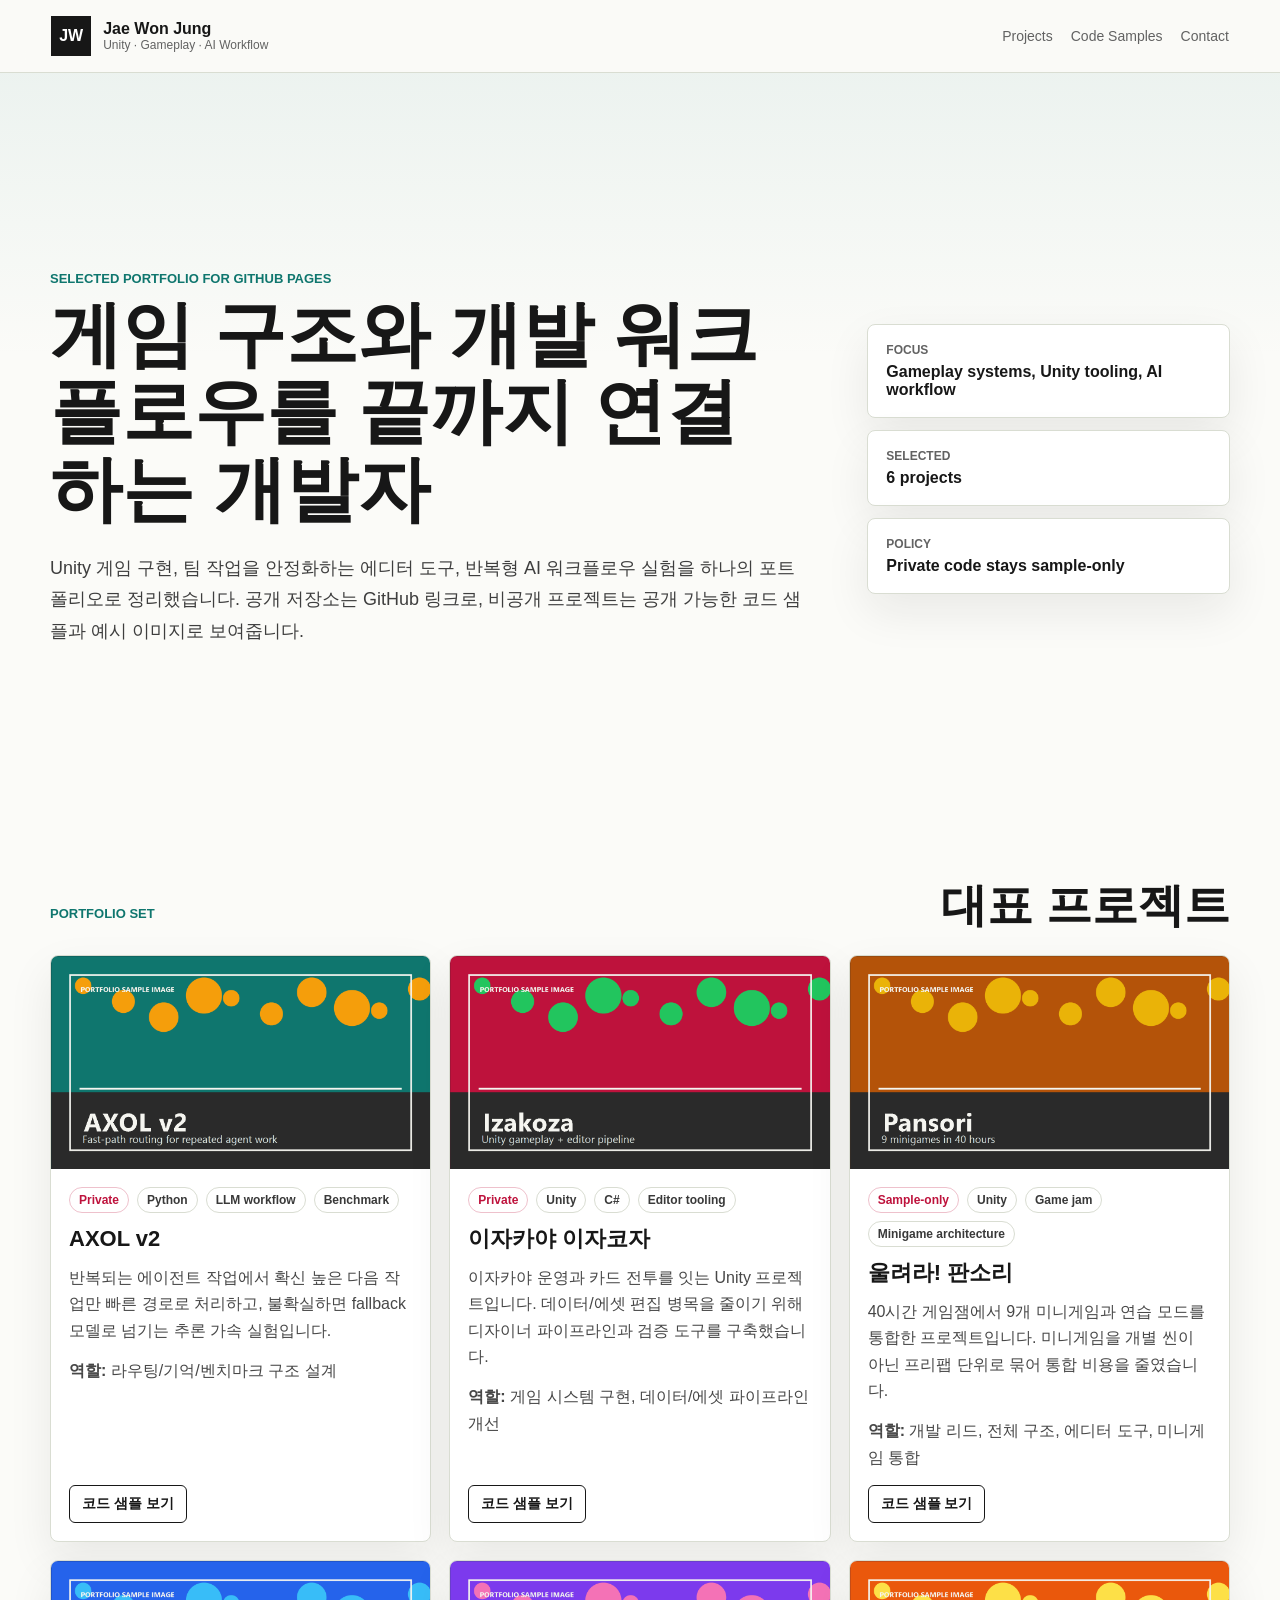
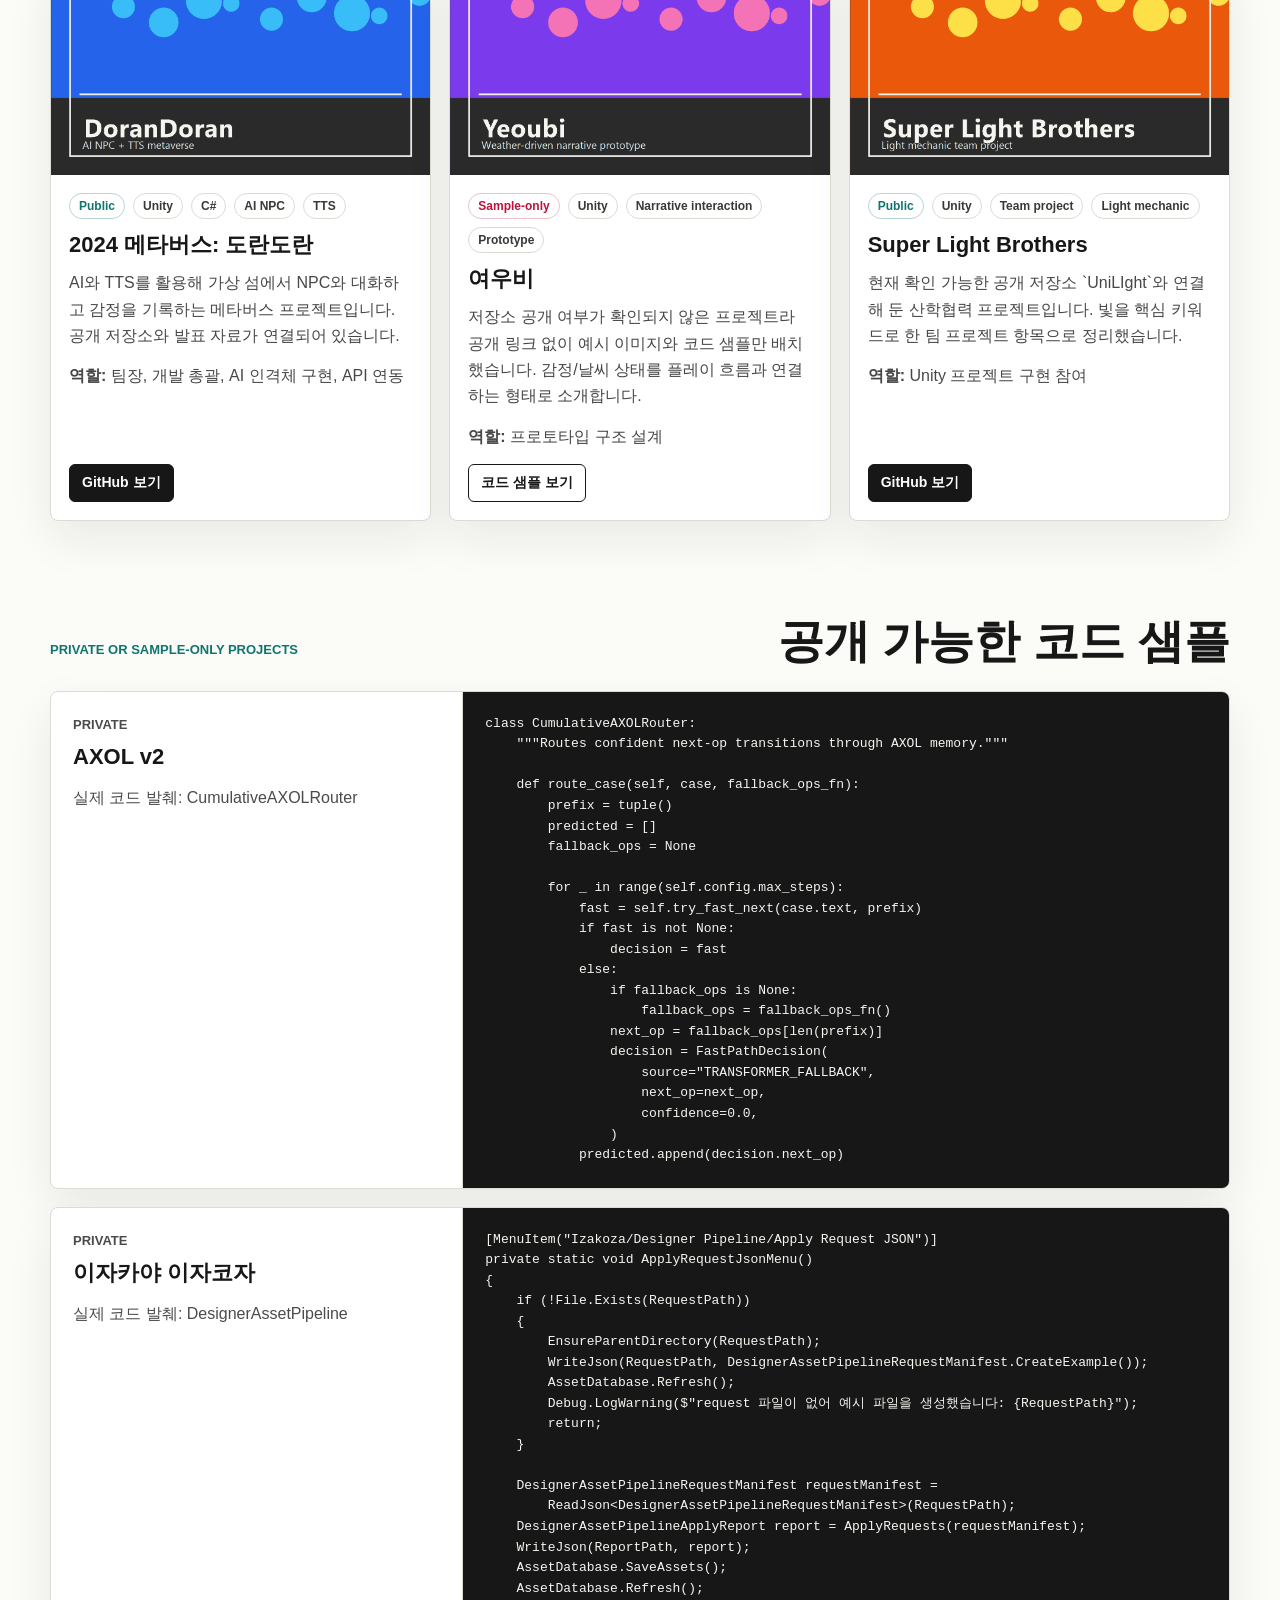
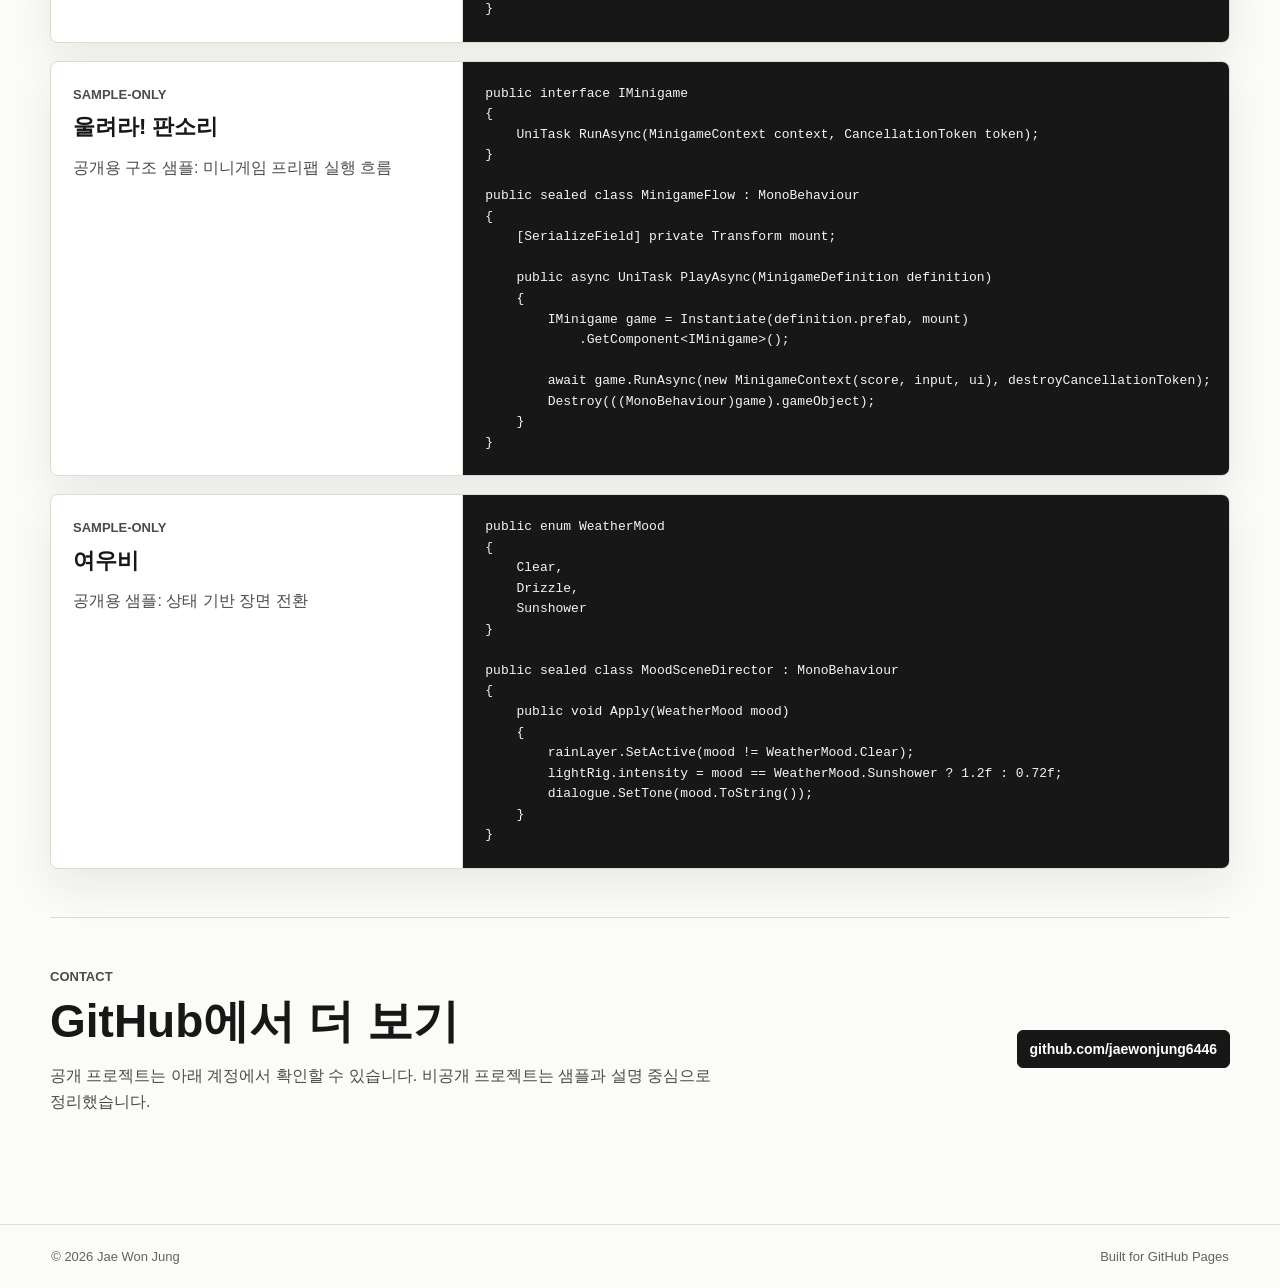
==== index.html @ c9be0f88 "Build portfolio GitHub Pages site" ====
<!doctype html>
<html lang="ko">
<head>
  <meta charset="utf-8">
  <meta name="viewport" content="width=device-width, initial-scale=1">
  <meta name="description" content="정재원 게임/AI 개발 포트폴리오">
  <title>Jae Won Jung | Game & AI Portfolio</title>
  <link rel="preload" href="styles.css" as="style">
  <link rel="stylesheet" href="styles.css">
</head>
<body>
  <header class="site-header">
    <a class="brand" href="#top" aria-label="홈으로 이동">
      <span class="brand-mark">JW</span>
      <span>
        <strong>Jae Won Jung</strong>
        <small>Unity · Gameplay · AI Workflow</small>
      </span>
    </a>
    <nav class="top-nav" aria-label="주요 이동">
      <a href="#projects">Projects</a>
      <a href="#samples">Code Samples</a>
      <a href="#contact">Contact</a>
    </nav>
  </header>

  <main id="top">
    <section class="intro-section" aria-labelledby="intro-title">
      <div class="intro-copy">
        <p class="eyebrow">Selected portfolio for GitHub Pages</p>
        <h1 id="intro-title">게임 구조와 개발 워크플로우를 끝까지 연결하는 개발자</h1>
        <p class="intro-lead">
          Unity 게임 구현, 팀 작업을 안정화하는 에디터 도구, 반복형 AI 워크플로우 실험을
          하나의 포트폴리오로 정리했습니다. 공개 저장소는 GitHub 링크로, 비공개 프로젝트는
          공개 가능한 코드 샘플과 예시 이미지로 보여줍니다.
        </p>
      </div>
      <dl class="quick-facts" aria-label="핵심 포인트">
        <div>
          <dt>Focus</dt>
          <dd>Gameplay systems, Unity tooling, AI workflow</dd>
        </div>
        <div>
          <dt>Selected</dt>
          <dd>6 projects</dd>
        </div>
        <div>
          <dt>Policy</dt>
          <dd>Private code stays sample-only</dd>
        </div>
      </dl>
    </section>

    <section class="project-section" id="projects" aria-labelledby="projects-title">
      <div class="section-heading">
        <p class="eyebrow">Portfolio set</p>
        <h2 id="projects-title">대표 프로젝트</h2>
      </div>
      <div class="project-grid" id="projectGrid"></div>
    </section>

    <section class="sample-section" id="samples" aria-labelledby="samples-title">
      <div class="section-heading">
        <p class="eyebrow">Private or sample-only projects</p>
        <h2 id="samples-title">공개 가능한 코드 샘플</h2>
      </div>
      <div class="sample-list" id="sampleList"></div>
    </section>

    <section class="contact-section" id="contact" aria-labelledby="contact-title">
      <div>
        <p class="eyebrow">Contact</p>
        <h2 id="contact-title">GitHub에서 더 보기</h2>
        <p>공개 프로젝트는 아래 계정에서 확인할 수 있습니다. 비공개 프로젝트는 샘플과 설명 중심으로 정리했습니다.</p>
      </div>
      <a class="primary-link" href="https://github.com/jaewonjung6446" target="_blank" rel="noreferrer">github.com/jaewonjung6446</a>
    </section>
  </main>

  <footer class="site-footer">
    <span>© 2026 Jae Won Jung</span>
    <span>Built for GitHub Pages</span>
  </footer>

  <script src="script.js"></script>
</body>
</html>
---- styles.css ----
:root {
  color-scheme: light;
  --ink: #171717;
  --muted: #626262;
  --paper: #fbfbf8;
  --line: #d9ddd2;
  --panel: #ffffff;
  --green: #0f766e;
  --rose: #be123c;
  --amber: #b45309;
  --blue: #2563eb;
  --shadow: 0 18px 45px rgba(23, 23, 23, 0.08);
}

* {
  box-sizing: border-box;
}

html {
  scroll-behavior: smooth;
}

body {
  margin: 0;
  background:
    linear-gradient(180deg, rgba(15, 118, 110, 0.08), rgba(255, 255, 255, 0) 360px),
    var(--paper);
  color: var(--ink);
  font-family: "Malgun Gothic", "Apple SD Gothic Neo", "Segoe UI", sans-serif;
  letter-spacing: 0;
}

a {
  color: inherit;
}

.site-header {
  position: sticky;
  top: 0;
  z-index: 10;
  display: flex;
  align-items: center;
  justify-content: space-between;
  gap: 24px;
  padding: 16px clamp(18px, 4vw, 56px);
  background: rgba(251, 251, 248, 0.92);
  border-bottom: 1px solid var(--line);
  backdrop-filter: blur(12px);
}

.brand {
  display: inline-flex;
  align-items: center;
  gap: 12px;
  text-decoration: none;
}

.brand-mark {
  display: grid;
  width: 40px;
  height: 40px;
  place-items: center;
  border: 1px solid var(--ink);
  background: var(--ink);
  color: #fff;
  font-weight: 800;
}

.brand strong,
.brand small {
  display: block;
}

.brand small {
  color: var(--muted);
  font-size: 12px;
}

.top-nav {
  display: flex;
  gap: 18px;
  color: var(--muted);
  font-size: 14px;
}

.top-nav a {
  text-decoration: none;
}

.top-nav a:hover {
  color: var(--ink);
}

main {
  width: min(1180px, calc(100% - 36px));
  margin: 0 auto;
}

.intro-section {
  display: grid;
  grid-template-columns: minmax(0, 1.35fr) minmax(300px, 0.65fr);
  gap: clamp(24px, 5vw, 72px);
  align-items: center;
  min-height: min(760px, calc(100vh - 80px));
  padding: 48px 0 36px;
}

.intro-copy,
.quick-facts,
.project-card,
.sample-item {
  min-width: 0;
}

.eyebrow {
  margin: 0 0 10px;
  color: var(--green);
  font-size: 13px;
  font-weight: 800;
  text-transform: uppercase;
}

h1,
h2,
h3 {
  margin: 0;
  line-height: 1.08;
}

h1 {
  max-width: 820px;
  font-size: clamp(40px, 5.8vw, 72px);
  overflow-wrap: anywhere;
}

h2 {
  font-size: clamp(30px, 4vw, 46px);
}

h3 {
  font-size: 22px;
}

.intro-lead {
  max-width: 760px;
  margin: 24px 0 0;
  color: #3e3e3e;
  font-size: 18px;
  line-height: 1.75;
}

.quick-facts {
  display: grid;
  gap: 12px;
  margin: 0;
}

.quick-facts div {
  padding: 18px;
  background: var(--panel);
  border: 1px solid var(--line);
  border-radius: 8px;
  box-shadow: var(--shadow);
}

.quick-facts dt {
  color: var(--muted);
  font-size: 12px;
  font-weight: 800;
  text-transform: uppercase;
}

.quick-facts dd {
  margin: 6px 0 0;
  font-weight: 800;
  overflow-wrap: anywhere;
}

.project-section,
.sample-section,
.contact-section {
  padding: 48px 0;
}

.section-heading {
  display: flex;
  align-items: end;
  justify-content: space-between;
  gap: 24px;
  margin-bottom: 24px;
}

.project-grid {
  display: grid;
  grid-template-columns: repeat(3, minmax(0, 1fr));
  gap: 18px;
}

.project-card {
  display: flex;
  min-height: 100%;
  flex-direction: column;
  overflow: hidden;
  background: var(--panel);
  border: 1px solid var(--line);
  border-radius: 8px;
  box-shadow: var(--shadow);
}

.project-card img {
  width: 100%;
  aspect-ratio: 16 / 9;
  object-fit: cover;
  background: #e8ece8;
}

.project-body {
  display: flex;
  flex: 1;
  flex-direction: column;
  gap: 14px;
  padding: 18px;
}

.project-meta {
  display: flex;
  flex-wrap: wrap;
  gap: 8px;
}

.tag {
  display: inline-flex;
  align-items: center;
  min-height: 26px;
  padding: 3px 9px;
  border: 1px solid var(--line);
  border-radius: 999px;
  color: #393939;
  font-size: 12px;
  font-weight: 700;
}

.tag.public {
  border-color: rgba(15, 118, 110, 0.3);
  color: var(--green);
}

.tag.private {
  border-color: rgba(190, 18, 60, 0.26);
  color: var(--rose);
}

.project-body p {
  margin: 0;
  color: #474747;
  line-height: 1.65;
  overflow-wrap: anywhere;
}

.project-actions {
  display: flex;
  flex-wrap: wrap;
  gap: 10px;
  margin-top: auto;
}

.text-link,
.primary-link {
  display: inline-flex;
  align-items: center;
  justify-content: center;
  min-height: 38px;
  padding: 8px 12px;
  border: 1px solid var(--ink);
  border-radius: 6px;
  text-decoration: none;
  font-size: 14px;
  font-weight: 800;
}

.primary-link {
  background: var(--ink);
  color: #fff;
}

.text-link:hover,
.primary-link:hover {
  transform: translateY(-1px);
}

.sample-list {
  display: grid;
  gap: 18px;
}

.sample-item {
  display: grid;
  grid-template-columns: minmax(260px, 0.7fr) minmax(0, 1.3fr);
  gap: 0;
  overflow: hidden;
  background: var(--panel);
  border: 1px solid var(--line);
  border-radius: 8px;
  box-shadow: var(--shadow);
}

.sample-copy {
  padding: 22px;
  border-right: 1px solid var(--line);
}

.sample-copy p {
  color: #4b4b4b;
  line-height: 1.65;
}

pre {
  margin: 0;
  padding: 22px;
  overflow: auto;
  background: #171717;
  color: #f5f5f0;
  font-size: 13px;
  line-height: 1.58;
}

code {
  font-family: "Cascadia Mono", "Consolas", monospace;
}

.contact-section {
  display: flex;
  align-items: center;
  justify-content: space-between;
  gap: 28px;
  margin-bottom: 44px;
  border-top: 1px solid var(--line);
}

.contact-section p {
  max-width: 680px;
  color: #4b4b4b;
  line-height: 1.65;
}

.site-footer {
  display: flex;
  justify-content: space-between;
  gap: 18px;
  padding: 24px clamp(18px, 4vw, 56px);
  border-top: 1px solid var(--line);
  color: var(--muted);
  font-size: 13px;
}

@media (max-width: 920px) {
  .intro-section,
  .sample-item,
  .contact-section {
    grid-template-columns: 1fr;
  }

  .intro-section {
    min-height: auto;
    padding-top: 48px;
  }

  .project-grid {
    grid-template-columns: repeat(2, minmax(0, 1fr));
  }

  .sample-copy {
    border-right: 0;
    border-bottom: 1px solid var(--line);
  }
}

@media (max-width: 640px) {
  .site-header,
  .site-footer,
  .section-heading,
  .contact-section {
    align-items: flex-start;
    flex-direction: column;
  }

  .top-nav {
    width: 100%;
    flex-wrap: wrap;
    justify-content: flex-start;
    gap: 14px 22px;
  }

  h1 {
    max-width: calc(100vw - 24px);
    font-size: 25px;
    line-height: 1.16;
    word-break: break-all;
  }

  .project-grid {
    grid-template-columns: 1fr;
  }

  main {
    width: min(calc(100% - 24px), 1180px);
  }
}

@media (max-width: 500px) {
  main {
    width: min(calc(100% - 24px), 366px);
    margin-left: 12px;
    margin-right: 12px;
  }

  .intro-lead,
  .quick-facts,
  .project-card,
  .sample-item {
    max-width: 100%;
  }
}
---- styles.css ----
:root {
  color-scheme: light;
  --ink: #171717;
  --muted: #626262;
  --paper: #fbfbf8;
  --line: #d9ddd2;
  --panel: #ffffff;
  --green: #0f766e;
  --rose: #be123c;
  --amber: #b45309;
  --blue: #2563eb;
  --shadow: 0 18px 45px rgba(23, 23, 23, 0.08);
}

* {
  box-sizing: border-box;
}

html {
  scroll-behavior: smooth;
}

body {
  margin: 0;
  background:
    linear-gradient(180deg, rgba(15, 118, 110, 0.08), rgba(255, 255, 255, 0) 360px),
    var(--paper);
  color: var(--ink);
  font-family: "Malgun Gothic", "Apple SD Gothic Neo", "Segoe UI", sans-serif;
  letter-spacing: 0;
}

a {
  color: inherit;
}

.site-header {
  position: sticky;
  top: 0;
  z-index: 10;
  display: flex;
  align-items: center;
  justify-content: space-between;
  gap: 24px;
  padding: 16px clamp(18px, 4vw, 56px);
  background: rgba(251, 251, 248, 0.92);
  border-bottom: 1px solid var(--line);
  backdrop-filter: blur(12px);
}

.brand {
  display: inline-flex;
  align-items: center;
  gap: 12px;
  text-decoration: none;
}

.brand-mark {
  display: grid;
  width: 40px;
  height: 40px;
  place-items: center;
  border: 1px solid var(--ink);
  background: var(--ink);
  color: #fff;
  font-weight: 800;
}

.brand strong,
.brand small {
  display: block;
}

.brand small {
  color: var(--muted);
  font-size: 12px;
}

.top-nav {
  display: flex;
  gap: 18px;
  color: var(--muted);
  font-size: 14px;
}

.top-nav a {
  text-decoration: none;
}

.top-nav a:hover {
  color: var(--ink);
}

main {
  width: min(1180px, calc(100% - 36px));
  margin: 0 auto;
}

.intro-section {
  display: grid;
  grid-template-columns: minmax(0, 1.35fr) minmax(300px, 0.65fr);
  gap: clamp(24px, 5vw, 72px);
  align-items: center;
  min-height: min(760px, calc(100vh - 80px));
  padding: 48px 0 36px;
}

.intro-copy,
.quick-facts,
.project-card,
.sample-item {
  min-width: 0;
}

.eyebrow {
  margin: 0 0 10px;
  color: var(--green);
  font-size: 13px;
  font-weight: 800;
  text-transform: uppercase;
}

h1,
h2,
h3 {
  margin: 0;
  line-height: 1.08;
}

h1 {
  max-width: 820px;
  font-size: clamp(40px, 5.8vw, 72px);
  overflow-wrap: anywhere;
}

h2 {
  font-size: clamp(30px, 4vw, 46px);
}

h3 {
  font-size: 22px;
}

.intro-lead {
  max-width: 760px;
  margin: 24px 0 0;
  color: #3e3e3e;
  font-size: 18px;
  line-height: 1.75;
}

.quick-facts {
  display: grid;
  gap: 12px;
  margin: 0;
}

.quick-facts div {
  padding: 18px;
  background: var(--panel);
  border: 1px solid var(--line);
  border-radius: 8px;
  box-shadow: var(--shadow);
}

.quick-facts dt {
  color: var(--muted);
  font-size: 12px;
  font-weight: 800;
  text-transform: uppercase;
}

.quick-facts dd {
  margin: 6px 0 0;
  font-weight: 800;
  overflow-wrap: anywhere;
}

.project-section,
.sample-section,
.contact-section {
  padding: 48px 0;
}

.section-heading {
  display: flex;
  align-items: end;
  justify-content: space-between;
  gap: 24px;
  margin-bottom: 24px;
}

.project-grid {
  display: grid;
  grid-template-columns: repeat(3, minmax(0, 1fr));
  gap: 18px;
}

.project-card {
  display: flex;
  min-height: 100%;
  flex-direction: column;
  overflow: hidden;
  background: var(--panel);
  border: 1px solid var(--line);
  border-radius: 8px;
  box-shadow: var(--shadow);
}

.project-card img {
  width: 100%;
  aspect-ratio: 16 / 9;
  object-fit: cover;
  background: #e8ece8;
}

.project-body {
  display: flex;
  flex: 1;
  flex-direction: column;
  gap: 14px;
  padding: 18px;
}

.project-meta {
  display: flex;
  flex-wrap: wrap;
  gap: 8px;
}

.tag {
  display: inline-flex;
  align-items: center;
  min-height: 26px;
  padding: 3px 9px;
  border: 1px solid var(--line);
  border-radius: 999px;
  color: #393939;
  font-size: 12px;
  font-weight: 700;
}

.tag.public {
  border-color: rgba(15, 118, 110, 0.3);
  color: var(--green);
}

.tag.private {
  border-color: rgba(190, 18, 60, 0.26);
  color: var(--rose);
}

.project-body p {
  margin: 0;
  color: #474747;
  line-height: 1.65;
  overflow-wrap: anywhere;
}

.project-actions {
  display: flex;
  flex-wrap: wrap;
  gap: 10px;
  margin-top: auto;
}

.text-link,
.primary-link {
  display: inline-flex;
  align-items: center;
  justify-content: center;
  min-height: 38px;
  padding: 8px 12px;
  border: 1px solid var(--ink);
  border-radius: 6px;
  text-decoration: none;
  font-size: 14px;
  font-weight: 800;
}

.primary-link {
  background: var(--ink);
  color: #fff;
}

.text-link:hover,
.primary-link:hover {
  transform: translateY(-1px);
}

.sample-list {
  display: grid;
  gap: 18px;
}

.sample-item {
  display: grid;
  grid-template-columns: minmax(260px, 0.7fr) minmax(0, 1.3fr);
  gap: 0;
  overflow: hidden;
  background: var(--panel);
  border: 1px solid var(--line);
  border-radius: 8px;
  box-shadow: var(--shadow);
}

.sample-copy {
  padding: 22px;
  border-right: 1px solid var(--line);
}

.sample-copy p {
  color: #4b4b4b;
  line-height: 1.65;
}

pre {
  margin: 0;
  padding: 22px;
  overflow: auto;
  background: #171717;
  color: #f5f5f0;
  font-size: 13px;
  line-height: 1.58;
}

code {
  font-family: "Cascadia Mono", "Consolas", monospace;
}

.contact-section {
  display: flex;
  align-items: center;
  justify-content: space-between;
  gap: 28px;
  margin-bottom: 44px;
  border-top: 1px solid var(--line);
}

.contact-section p {
  max-width: 680px;
  color: #4b4b4b;
  line-height: 1.65;
}

.site-footer {
  display: flex;
  justify-content: space-between;
  gap: 18px;
  padding: 24px clamp(18px, 4vw, 56px);
  border-top: 1px solid var(--line);
  color: var(--muted);
  font-size: 13px;
}

@media (max-width: 920px) {
  .intro-section,
  .sample-item,
  .contact-section {
    grid-template-columns: 1fr;
  }

  .intro-section {
    min-height: auto;
    padding-top: 48px;
  }

  .project-grid {
    grid-template-columns: repeat(2, minmax(0, 1fr));
  }

  .sample-copy {
    border-right: 0;
    border-bottom: 1px solid var(--line);
  }
}

@media (max-width: 640px) {
  .site-header,
  .site-footer,
  .section-heading,
  .contact-section {
    align-items: flex-start;
    flex-direction: column;
  }

  .top-nav {
    width: 100%;
    flex-wrap: wrap;
    justify-content: flex-start;
    gap: 14px 22px;
  }

  h1 {
    max-width: calc(100vw - 24px);
    font-size: 25px;
    line-height: 1.16;
    word-break: break-all;
  }

  .project-grid {
    grid-template-columns: 1fr;
  }

  main {
    width: min(calc(100% - 24px), 1180px);
  }
}

@media (max-width: 500px) {
  main {
    width: min(calc(100% - 24px), 366px);
    margin-left: 12px;
    margin-right: 12px;
  }

  .intro-lead,
  .quick-facts,
  .project-card,
  .sample-item {
    max-width: 100%;
  }
}
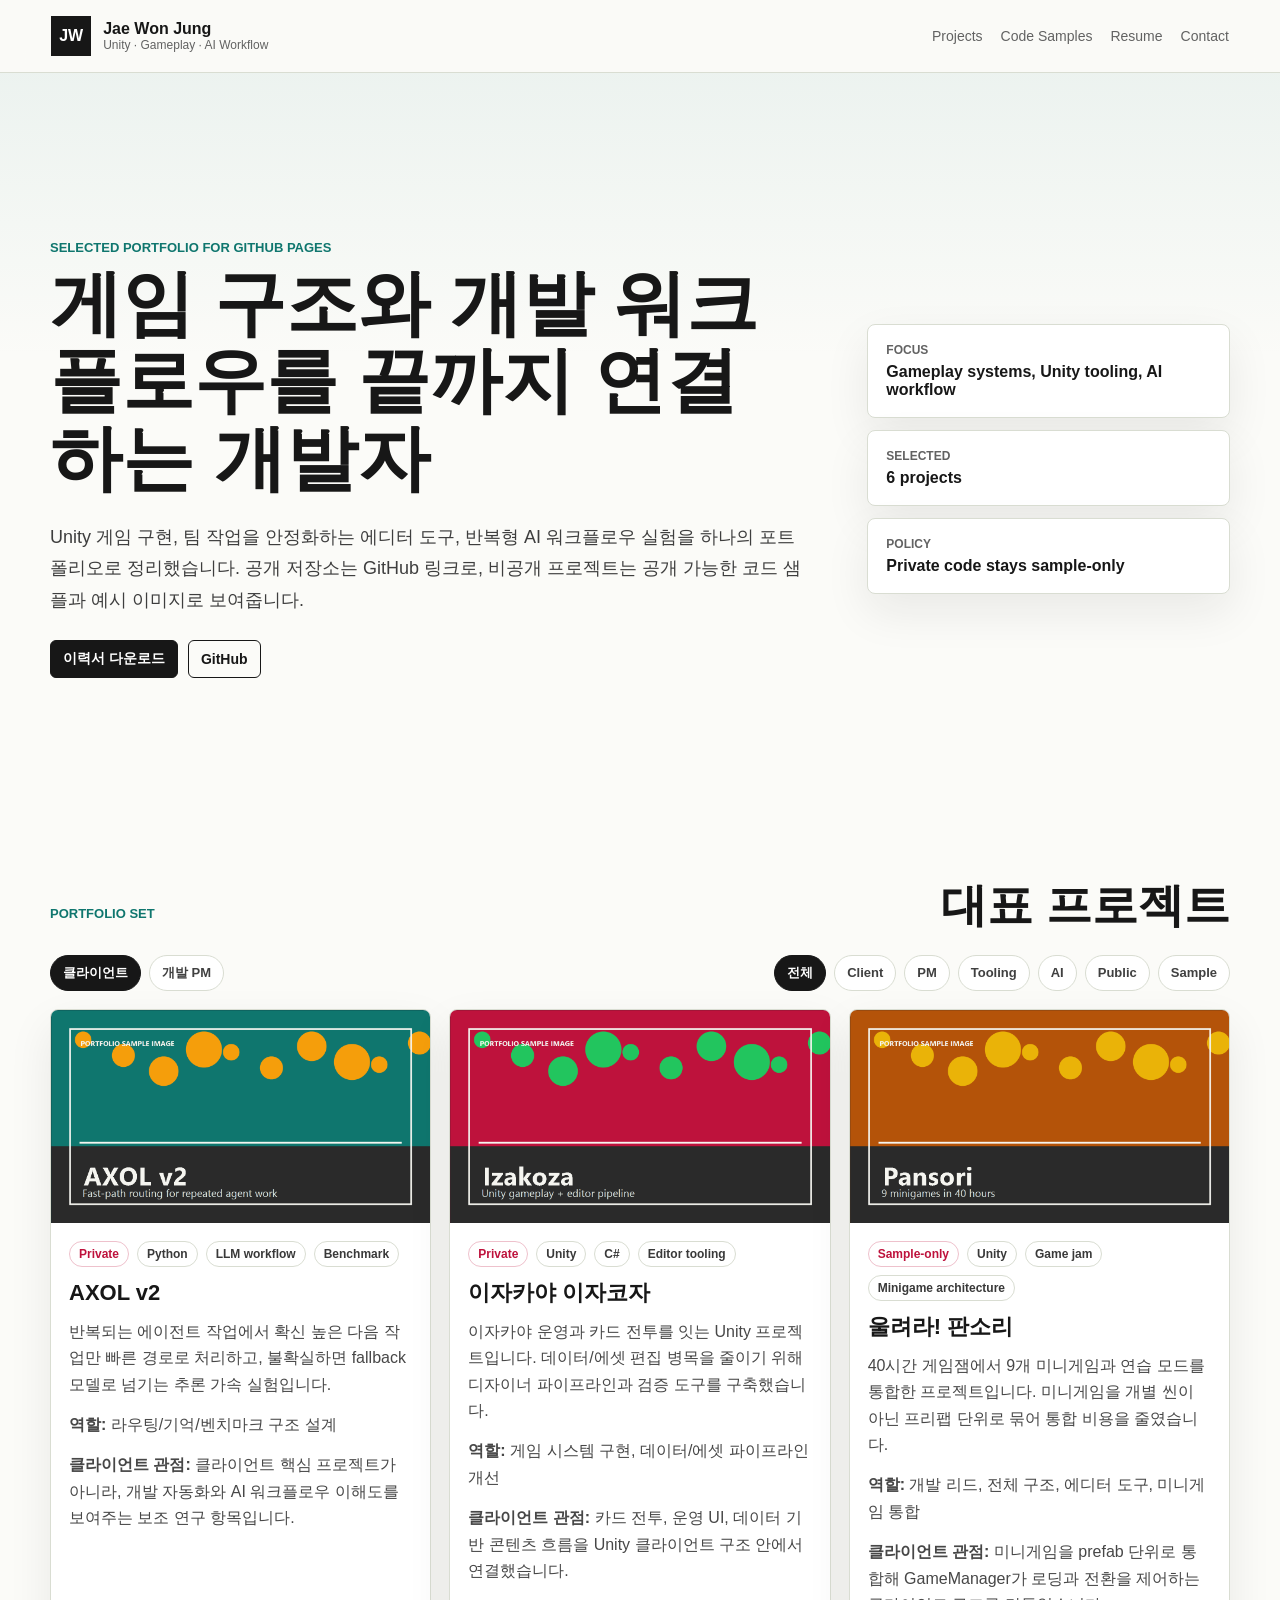
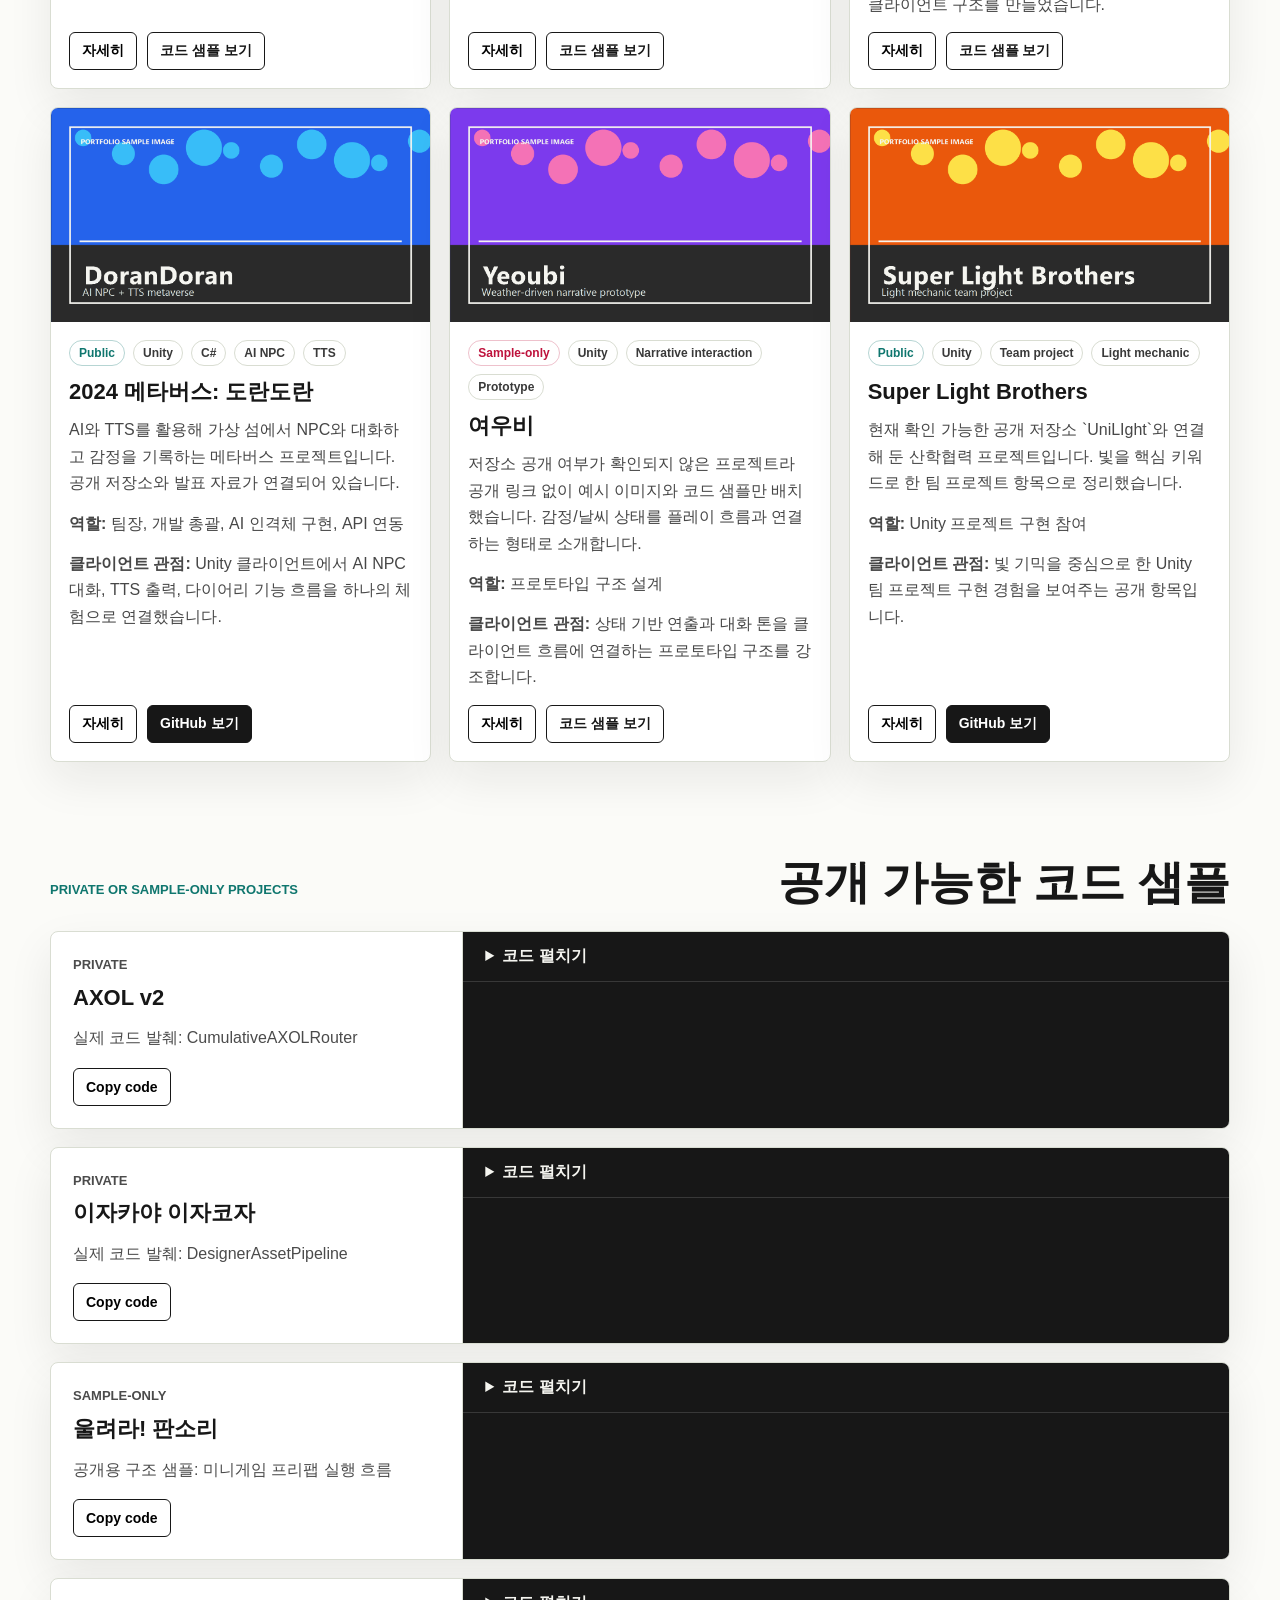
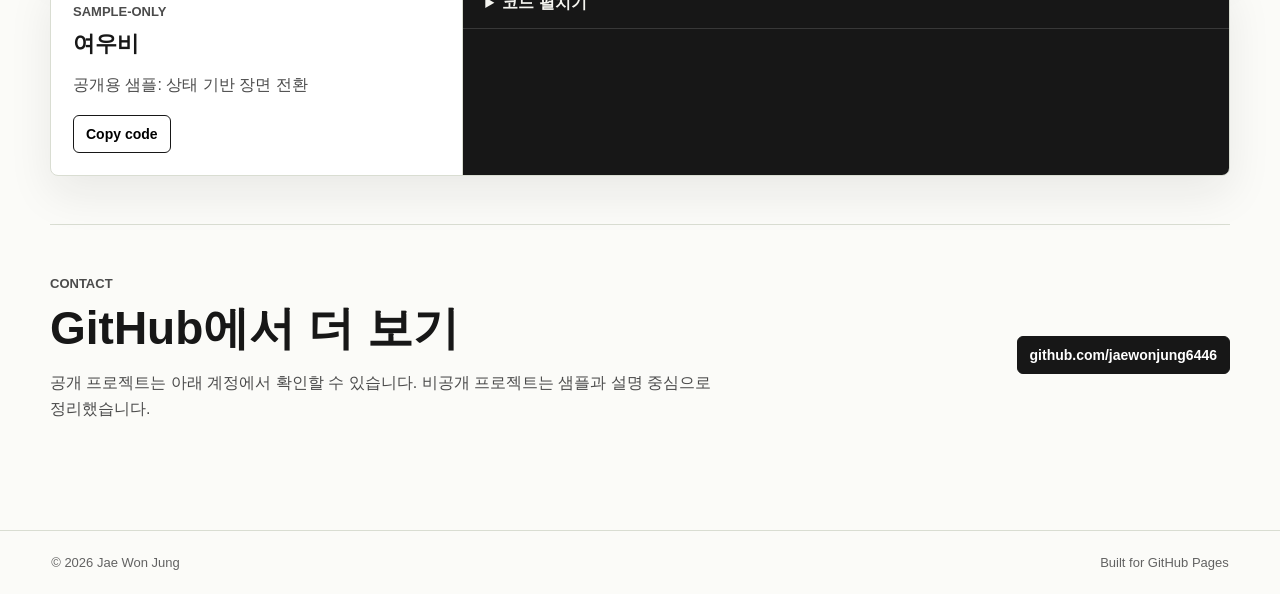
==== commit 4174ad75: "Add portfolio interactions" ====
--- a/index.html
+++ b/index.html
@@ -20,6 +20,7 @@
     <nav class="top-nav" aria-label="주요 이동">
       <a href="#projects">Projects</a>
       <a href="#samples">Code Samples</a>
+      <a href="assets/resume-jaewon-client-pm.docx">Resume</a>
       <a href="#contact">Contact</a>
     </nav>
   </header>
@@ -34,6 +35,10 @@
           하나의 포트폴리오로 정리했습니다. 공개 저장소는 GitHub 링크로, 비공개 프로젝트는
           공개 가능한 코드 샘플과 예시 이미지로 보여줍니다.
         </p>
+        <div class="intro-actions">
+          <a class="primary-link" href="assets/resume-jaewon-client-pm.docx">이력서 다운로드</a>
+          <a class="text-link" href="https://github.com/jaewonjung6446" target="_blank" rel="noreferrer">GitHub</a>
+        </div>
       </div>
       <dl class="quick-facts" aria-label="핵심 포인트">
         <div>
@@ -56,6 +61,21 @@
         <p class="eyebrow">Portfolio set</p>
         <h2 id="projects-title">대표 프로젝트</h2>
       </div>
+      <div class="interaction-bar" aria-label="프로젝트 보기 옵션">
+        <div class="segmented" role="group" aria-label="지원 분야 강조">
+          <button class="segment-button is-active" type="button" data-role="client">클라이언트</button>
+          <button class="segment-button" type="button" data-role="pm">개발 PM</button>
+        </div>
+        <div class="filter-group" role="group" aria-label="프로젝트 필터">
+          <button class="filter-button is-active" type="button" data-filter="all">전체</button>
+          <button class="filter-button" type="button" data-filter="client">Client</button>
+          <button class="filter-button" type="button" data-filter="pm">PM</button>
+          <button class="filter-button" type="button" data-filter="tooling">Tooling</button>
+          <button class="filter-button" type="button" data-filter="ai">AI</button>
+          <button class="filter-button" type="button" data-filter="public">Public</button>
+          <button class="filter-button" type="button" data-filter="sample">Sample</button>
+        </div>
+      </div>
       <div class="project-grid" id="projectGrid"></div>
     </section>
 
@@ -77,6 +97,22 @@
     </section>
   </main>
 
+  <div class="modal-backdrop" id="projectModal" aria-hidden="true">
+    <article class="project-modal" role="dialog" aria-modal="true" aria-labelledby="modalTitle">
+      <button class="modal-close" type="button" aria-label="닫기">×</button>
+      <div class="modal-grid">
+        <img id="modalImage" src="" alt="">
+        <div class="modal-copy">
+          <p class="eyebrow" id="modalMeta"></p>
+          <h2 id="modalTitle"></h2>
+          <p id="modalSummary"></p>
+          <dl class="modal-facts" id="modalFacts"></dl>
+          <div class="modal-actions" id="modalActions"></div>
+        </div>
+      </div>
+    </article>
+  </div>
+
   <footer class="site-footer">
     <span>© 2026 Jae Won Jung</span>
     <span>Built for GitHub Pages</span>
--- a/styles.css
+++ b/styles.css
@@ -149,6 +149,13 @@
   line-height: 1.75;
 }
 
+.intro-actions {
+  display: flex;
+  flex-wrap: wrap;
+  gap: 10px;
+  margin-top: 24px;
+}
+
 .quick-facts {
   display: grid;
   gap: 12px;
@@ -188,6 +195,43 @@
   justify-content: space-between;
   gap: 24px;
   margin-bottom: 24px;
+}
+
+.interaction-bar {
+  display: flex;
+  flex-wrap: wrap;
+  align-items: center;
+  justify-content: space-between;
+  gap: 14px;
+  margin-bottom: 18px;
+}
+
+.segmented,
+.filter-group {
+  display: flex;
+  flex-wrap: wrap;
+  gap: 8px;
+}
+
+.segment-button,
+.filter-button {
+  min-height: 36px;
+  padding: 7px 12px;
+  border: 1px solid var(--line);
+  border-radius: 999px;
+  background: #fff;
+  color: #404040;
+  font: inherit;
+  font-size: 13px;
+  font-weight: 800;
+  cursor: pointer;
+}
+
+.segment-button.is-active,
+.filter-button.is-active {
+  border-color: var(--ink);
+  background: var(--ink);
+  color: #fff;
 }
 
 .project-grid {
@@ -205,6 +249,17 @@
   border: 1px solid var(--line);
   border-radius: 8px;
   box-shadow: var(--shadow);
+  cursor: pointer;
+  transition: transform 160ms ease, box-shadow 160ms ease, opacity 320ms ease;
+}
+
+.project-card:hover {
+  transform: translateY(-3px);
+  box-shadow: 0 22px 50px rgba(23, 23, 23, 0.12);
+}
+
+.project-card.is-hidden {
+  display: none;
 }
 
 .project-card img {
@@ -273,9 +328,12 @@
   padding: 8px 12px;
   border: 1px solid var(--ink);
   border-radius: 6px;
+  background: transparent;
   text-decoration: none;
   font-size: 14px;
   font-weight: 800;
+  font-family: inherit;
+  cursor: pointer;
 }
 
 .primary-link {
@@ -312,6 +370,20 @@
 .sample-copy p {
   color: #4b4b4b;
   line-height: 1.65;
+}
+
+.sample-code {
+  min-width: 0;
+  background: #171717;
+  color: #f5f5f0;
+}
+
+.sample-code summary {
+  min-height: 46px;
+  padding: 14px 22px;
+  border-bottom: 1px solid rgba(255, 255, 255, 0.14);
+  cursor: pointer;
+  font-weight: 800;
 }
 
 pre {
@@ -328,6 +400,115 @@
   font-family: "Cascadia Mono", "Consolas", monospace;
 }
 
+.reveal {
+  opacity: 1;
+  transform: translateY(12px);
+}
+
+.reveal.is-visible {
+  transform: translateY(0);
+}
+
+.modal-open {
+  overflow: hidden;
+}
+
+.modal-backdrop {
+  position: fixed;
+  inset: 0;
+  z-index: 50;
+  display: none;
+  place-items: center;
+  padding: 22px;
+  background: rgba(17, 17, 17, 0.56);
+}
+
+.modal-backdrop[aria-hidden="false"] {
+  display: grid;
+}
+
+.project-modal {
+  position: relative;
+  width: min(980px, 100%);
+  max-height: min(760px, calc(100vh - 44px));
+  overflow: auto;
+  background: var(--panel);
+  border: 1px solid var(--line);
+  border-radius: 8px;
+  box-shadow: 0 28px 80px rgba(0, 0, 0, 0.28);
+}
+
+.modal-close {
+  position: absolute;
+  top: 12px;
+  right: 12px;
+  z-index: 2;
+  display: grid;
+  width: 38px;
+  height: 38px;
+  place-items: center;
+  border: 1px solid var(--line);
+  border-radius: 50%;
+  background: #fff;
+  color: var(--ink);
+  font: inherit;
+  font-size: 22px;
+  font-weight: 900;
+  cursor: pointer;
+}
+
+.modal-grid {
+  display: grid;
+  grid-template-columns: minmax(280px, 0.9fr) minmax(0, 1.1fr);
+}
+
+.modal-grid img {
+  width: 100%;
+  height: 100%;
+  min-height: 420px;
+  object-fit: cover;
+  background: #e8ece8;
+}
+
+.modal-copy {
+  padding: 34px;
+}
+
+.modal-copy p {
+  color: #474747;
+  line-height: 1.65;
+}
+
+.modal-facts {
+  display: grid;
+  gap: 12px;
+  margin: 20px 0;
+}
+
+.modal-facts div {
+  padding: 12px 0;
+  border-top: 1px solid var(--line);
+}
+
+.modal-facts dt {
+  color: var(--green);
+  font-size: 12px;
+  font-weight: 900;
+  text-transform: uppercase;
+}
+
+.modal-facts dd {
+  margin: 5px 0 0;
+  color: #3e3e3e;
+  line-height: 1.6;
+}
+
+.modal-actions {
+  display: flex;
+  flex-wrap: wrap;
+  gap: 10px;
+}
+
 .contact-section {
   display: flex;
   align-items: center;
@@ -356,7 +537,8 @@
 @media (max-width: 920px) {
   .intro-section,
   .sample-item,
-  .contact-section {
+  .contact-section,
+  .modal-grid {
     grid-template-columns: 1fr;
   }
 
@@ -372,6 +554,11 @@
   .sample-copy {
     border-right: 0;
     border-bottom: 1px solid var(--line);
+  }
+
+  .modal-grid img {
+    min-height: 260px;
+    aspect-ratio: 16 / 9;
   }
 }
 
@@ -402,6 +589,25 @@
     grid-template-columns: 1fr;
   }
 
+  .interaction-bar,
+  .segmented,
+  .filter-group {
+    align-items: flex-start;
+    justify-content: flex-start;
+  }
+
+  .modal-backdrop {
+    padding: 10px;
+  }
+
+  .modal-copy {
+    padding: 22px;
+  }
+
+  .project-modal {
+    max-height: calc(100vh - 20px);
+  }
+
   main {
     width: min(calc(100% - 24px), 1180px);
   }
--- a/styles.css
+++ b/styles.css
@@ -149,6 +149,13 @@
   line-height: 1.75;
 }
 
+.intro-actions {
+  display: flex;
+  flex-wrap: wrap;
+  gap: 10px;
+  margin-top: 24px;
+}
+
 .quick-facts {
   display: grid;
   gap: 12px;
@@ -188,6 +195,43 @@
   justify-content: space-between;
   gap: 24px;
   margin-bottom: 24px;
+}
+
+.interaction-bar {
+  display: flex;
+  flex-wrap: wrap;
+  align-items: center;
+  justify-content: space-between;
+  gap: 14px;
+  margin-bottom: 18px;
+}
+
+.segmented,
+.filter-group {
+  display: flex;
+  flex-wrap: wrap;
+  gap: 8px;
+}
+
+.segment-button,
+.filter-button {
+  min-height: 36px;
+  padding: 7px 12px;
+  border: 1px solid var(--line);
+  border-radius: 999px;
+  background: #fff;
+  color: #404040;
+  font: inherit;
+  font-size: 13px;
+  font-weight: 800;
+  cursor: pointer;
+}
+
+.segment-button.is-active,
+.filter-button.is-active {
+  border-color: var(--ink);
+  background: var(--ink);
+  color: #fff;
 }
 
 .project-grid {
@@ -205,6 +249,17 @@
   border: 1px solid var(--line);
   border-radius: 8px;
   box-shadow: var(--shadow);
+  cursor: pointer;
+  transition: transform 160ms ease, box-shadow 160ms ease, opacity 320ms ease;
+}
+
+.project-card:hover {
+  transform: translateY(-3px);
+  box-shadow: 0 22px 50px rgba(23, 23, 23, 0.12);
+}
+
+.project-card.is-hidden {
+  display: none;
 }
 
 .project-card img {
@@ -273,9 +328,12 @@
   padding: 8px 12px;
   border: 1px solid var(--ink);
   border-radius: 6px;
+  background: transparent;
   text-decoration: none;
   font-size: 14px;
   font-weight: 800;
+  font-family: inherit;
+  cursor: pointer;
 }
 
 .primary-link {
@@ -312,6 +370,20 @@
 .sample-copy p {
   color: #4b4b4b;
   line-height: 1.65;
+}
+
+.sample-code {
+  min-width: 0;
+  background: #171717;
+  color: #f5f5f0;
+}
+
+.sample-code summary {
+  min-height: 46px;
+  padding: 14px 22px;
+  border-bottom: 1px solid rgba(255, 255, 255, 0.14);
+  cursor: pointer;
+  font-weight: 800;
 }
 
 pre {
@@ -328,6 +400,115 @@
   font-family: "Cascadia Mono", "Consolas", monospace;
 }
 
+.reveal {
+  opacity: 1;
+  transform: translateY(12px);
+}
+
+.reveal.is-visible {
+  transform: translateY(0);
+}
+
+.modal-open {
+  overflow: hidden;
+}
+
+.modal-backdrop {
+  position: fixed;
+  inset: 0;
+  z-index: 50;
+  display: none;
+  place-items: center;
+  padding: 22px;
+  background: rgba(17, 17, 17, 0.56);
+}
+
+.modal-backdrop[aria-hidden="false"] {
+  display: grid;
+}
+
+.project-modal {
+  position: relative;
+  width: min(980px, 100%);
+  max-height: min(760px, calc(100vh - 44px));
+  overflow: auto;
+  background: var(--panel);
+  border: 1px solid var(--line);
+  border-radius: 8px;
+  box-shadow: 0 28px 80px rgba(0, 0, 0, 0.28);
+}
+
+.modal-close {
+  position: absolute;
+  top: 12px;
+  right: 12px;
+  z-index: 2;
+  display: grid;
+  width: 38px;
+  height: 38px;
+  place-items: center;
+  border: 1px solid var(--line);
+  border-radius: 50%;
+  background: #fff;
+  color: var(--ink);
+  font: inherit;
+  font-size: 22px;
+  font-weight: 900;
+  cursor: pointer;
+}
+
+.modal-grid {
+  display: grid;
+  grid-template-columns: minmax(280px, 0.9fr) minmax(0, 1.1fr);
+}
+
+.modal-grid img {
+  width: 100%;
+  height: 100%;
+  min-height: 420px;
+  object-fit: cover;
+  background: #e8ece8;
+}
+
+.modal-copy {
+  padding: 34px;
+}
+
+.modal-copy p {
+  color: #474747;
+  line-height: 1.65;
+}
+
+.modal-facts {
+  display: grid;
+  gap: 12px;
+  margin: 20px 0;
+}
+
+.modal-facts div {
+  padding: 12px 0;
+  border-top: 1px solid var(--line);
+}
+
+.modal-facts dt {
+  color: var(--green);
+  font-size: 12px;
+  font-weight: 900;
+  text-transform: uppercase;
+}
+
+.modal-facts dd {
+  margin: 5px 0 0;
+  color: #3e3e3e;
+  line-height: 1.6;
+}
+
+.modal-actions {
+  display: flex;
+  flex-wrap: wrap;
+  gap: 10px;
+}
+
 .contact-section {
   display: flex;
   align-items: center;
@@ -356,7 +537,8 @@
 @media (max-width: 920px) {
   .intro-section,
   .sample-item,
-  .contact-section {
+  .contact-section,
+  .modal-grid {
     grid-template-columns: 1fr;
   }
 
@@ -372,6 +554,11 @@
   .sample-copy {
     border-right: 0;
     border-bottom: 1px solid var(--line);
+  }
+
+  .modal-grid img {
+    min-height: 260px;
+    aspect-ratio: 16 / 9;
   }
 }
 
@@ -402,6 +589,25 @@
     grid-template-columns: 1fr;
   }
 
+  .interaction-bar,
+  .segmented,
+  .filter-group {
+    align-items: flex-start;
+    justify-content: flex-start;
+  }
+
+  .modal-backdrop {
+    padding: 10px;
+  }
+
+  .modal-copy {
+    padding: 22px;
+  }
+
+  .project-modal {
+    max-height: calc(100vh - 20px);
+  }
+
   main {
     width: min(calc(100% - 24px), 1180px);
   }
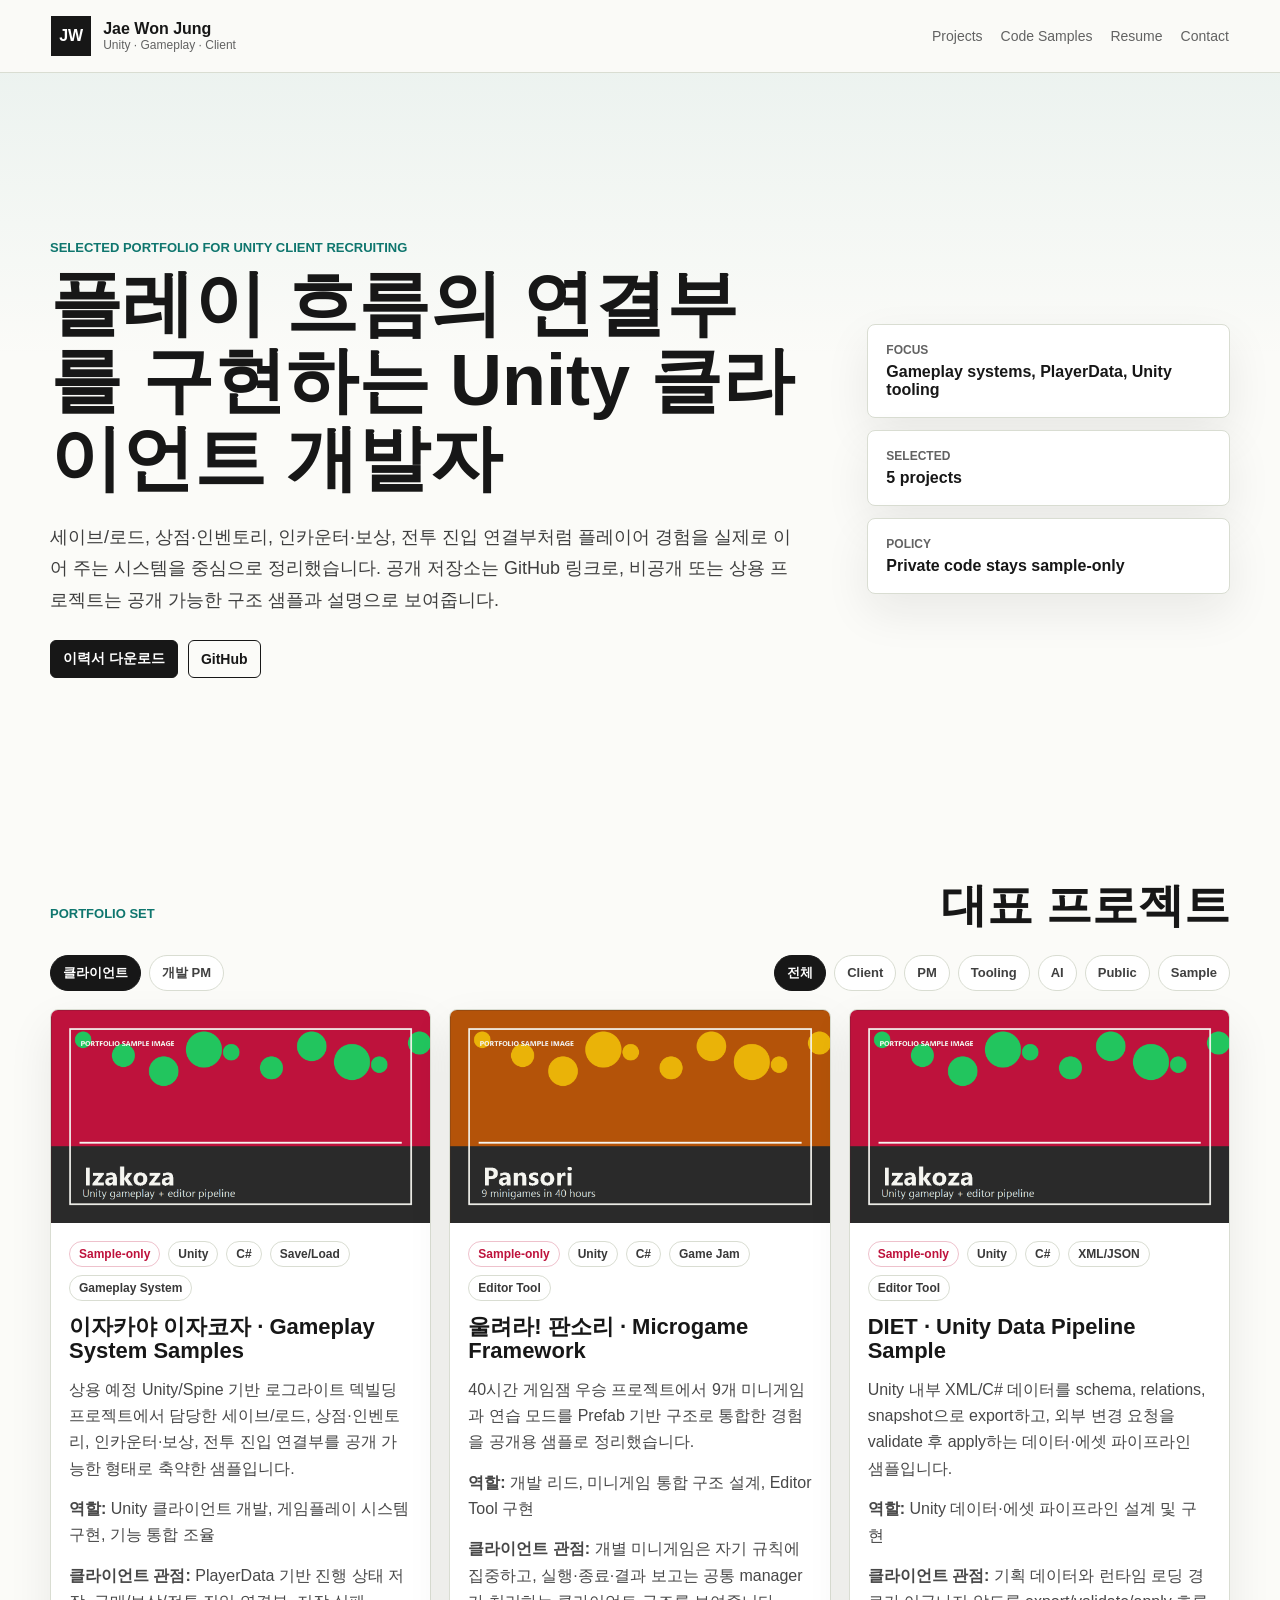
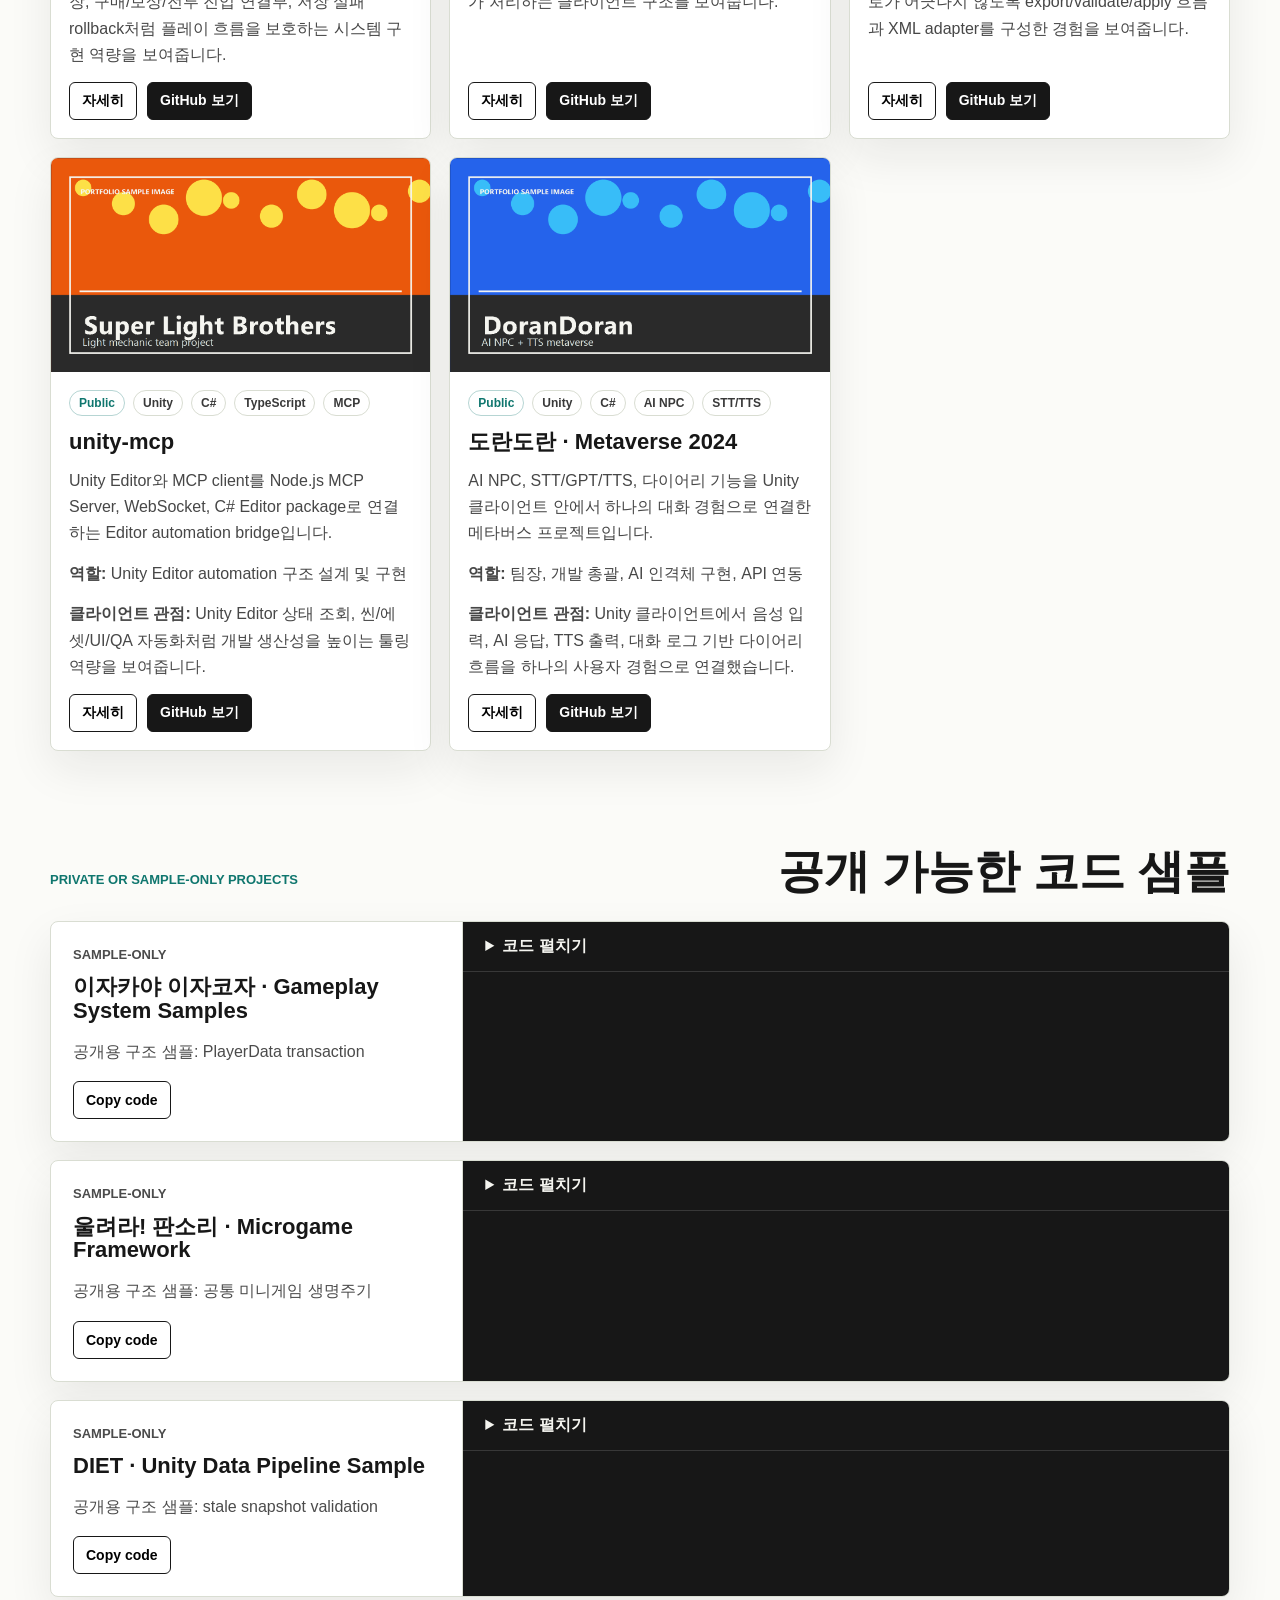
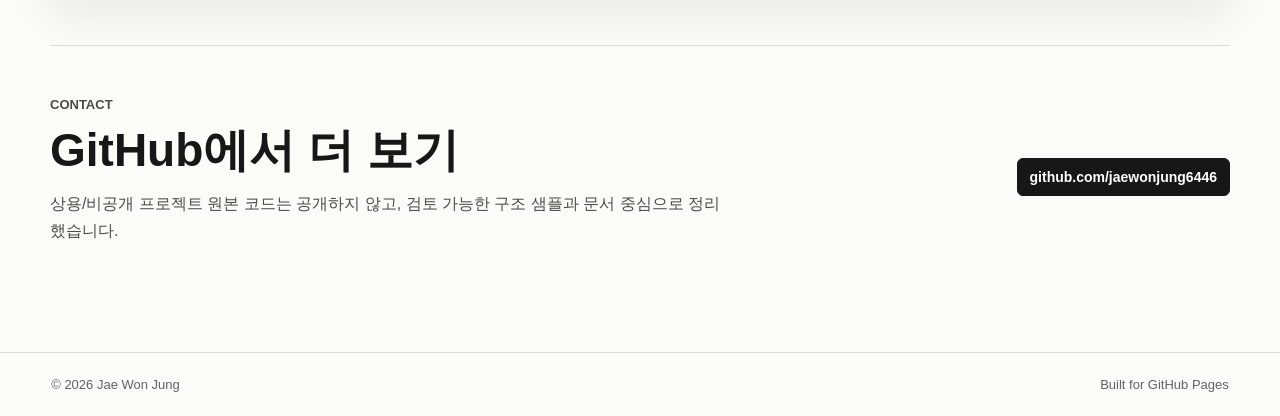
==== commit fbbf0e5a: "feat: align portfolio landing copy with Unity client focus" ====
--- a/index.html
+++ b/index.html
@@ -3,8 +3,8 @@
 <head>
   <meta charset="utf-8">
   <meta name="viewport" content="width=device-width, initial-scale=1">
-  <meta name="description" content="정재원 게임/AI 개발 포트폴리오">
-  <title>Jae Won Jung | Game & AI Portfolio</title>
+  <meta name="description" content="정재원 Unity Gameplay & Client Programmer 포트폴리오">
+  <title>Jae Won Jung | Unity Gameplay Portfolio</title>
   <link rel="preload" href="styles.css" as="style">
   <link rel="stylesheet" href="styles.css">
 </head>
@@ -14,7 +14,7 @@
       <span class="brand-mark">JW</span>
       <span>
         <strong>Jae Won Jung</strong>
-        <small>Unity · Gameplay · AI Workflow</small>
+        <small>Unity · Gameplay · Client</small>
       </span>
     </a>
     <nav class="top-nav" aria-label="주요 이동">
@@ -28,12 +28,11 @@
   <main id="top">
     <section class="intro-section" aria-labelledby="intro-title">
       <div class="intro-copy">
-        <p class="eyebrow">Selected portfolio for GitHub Pages</p>
-        <h1 id="intro-title">게임 구조와 개발 워크플로우를 끝까지 연결하는 개발자</h1>
+        <p class="eyebrow">Selected portfolio for Unity client recruiting</p>
+        <h1 id="intro-title">플레이 흐름의 연결부를 구현하는 Unity 클라이언트 개발자</h1>
         <p class="intro-lead">
-          Unity 게임 구현, 팀 작업을 안정화하는 에디터 도구, 반복형 AI 워크플로우 실험을
-          하나의 포트폴리오로 정리했습니다. 공개 저장소는 GitHub 링크로, 비공개 프로젝트는
-          공개 가능한 코드 샘플과 예시 이미지로 보여줍니다.
+          세이브/로드, 상점·인벤토리, 인카운터·보상, 전투 진입 연결부처럼 플레이어 경험을 실제로 이어 주는 시스템을 중심으로 정리했습니다.
+          공개 저장소는 GitHub 링크로, 비공개 또는 상용 프로젝트는 공개 가능한 구조 샘플과 설명으로 보여줍니다.
         </p>
         <div class="intro-actions">
           <a class="primary-link" href="assets/resume-jaewon-client-pm.docx">이력서 다운로드</a>
@@ -43,11 +42,11 @@
       <dl class="quick-facts" aria-label="핵심 포인트">
         <div>
           <dt>Focus</dt>
-          <dd>Gameplay systems, Unity tooling, AI workflow</dd>
+          <dd>Gameplay systems, PlayerData, Unity tooling</dd>
         </div>
         <div>
           <dt>Selected</dt>
-          <dd>6 projects</dd>
+          <dd>5 projects</dd>
         </div>
         <div>
           <dt>Policy</dt>
@@ -91,7 +90,7 @@
       <div>
         <p class="eyebrow">Contact</p>
         <h2 id="contact-title">GitHub에서 더 보기</h2>
-        <p>공개 프로젝트는 아래 계정에서 확인할 수 있습니다. 비공개 프로젝트는 샘플과 설명 중심으로 정리했습니다.</p>
+        <p>상용/비공개 프로젝트 원본 코드는 공개하지 않고, 검토 가능한 구조 샘플과 문서 중심으로 정리했습니다.</p>
       </div>
       <a class="primary-link" href="https://github.com/jaewonjung6446" target="_blank" rel="noreferrer">github.com/jaewonjung6446</a>
     </section>
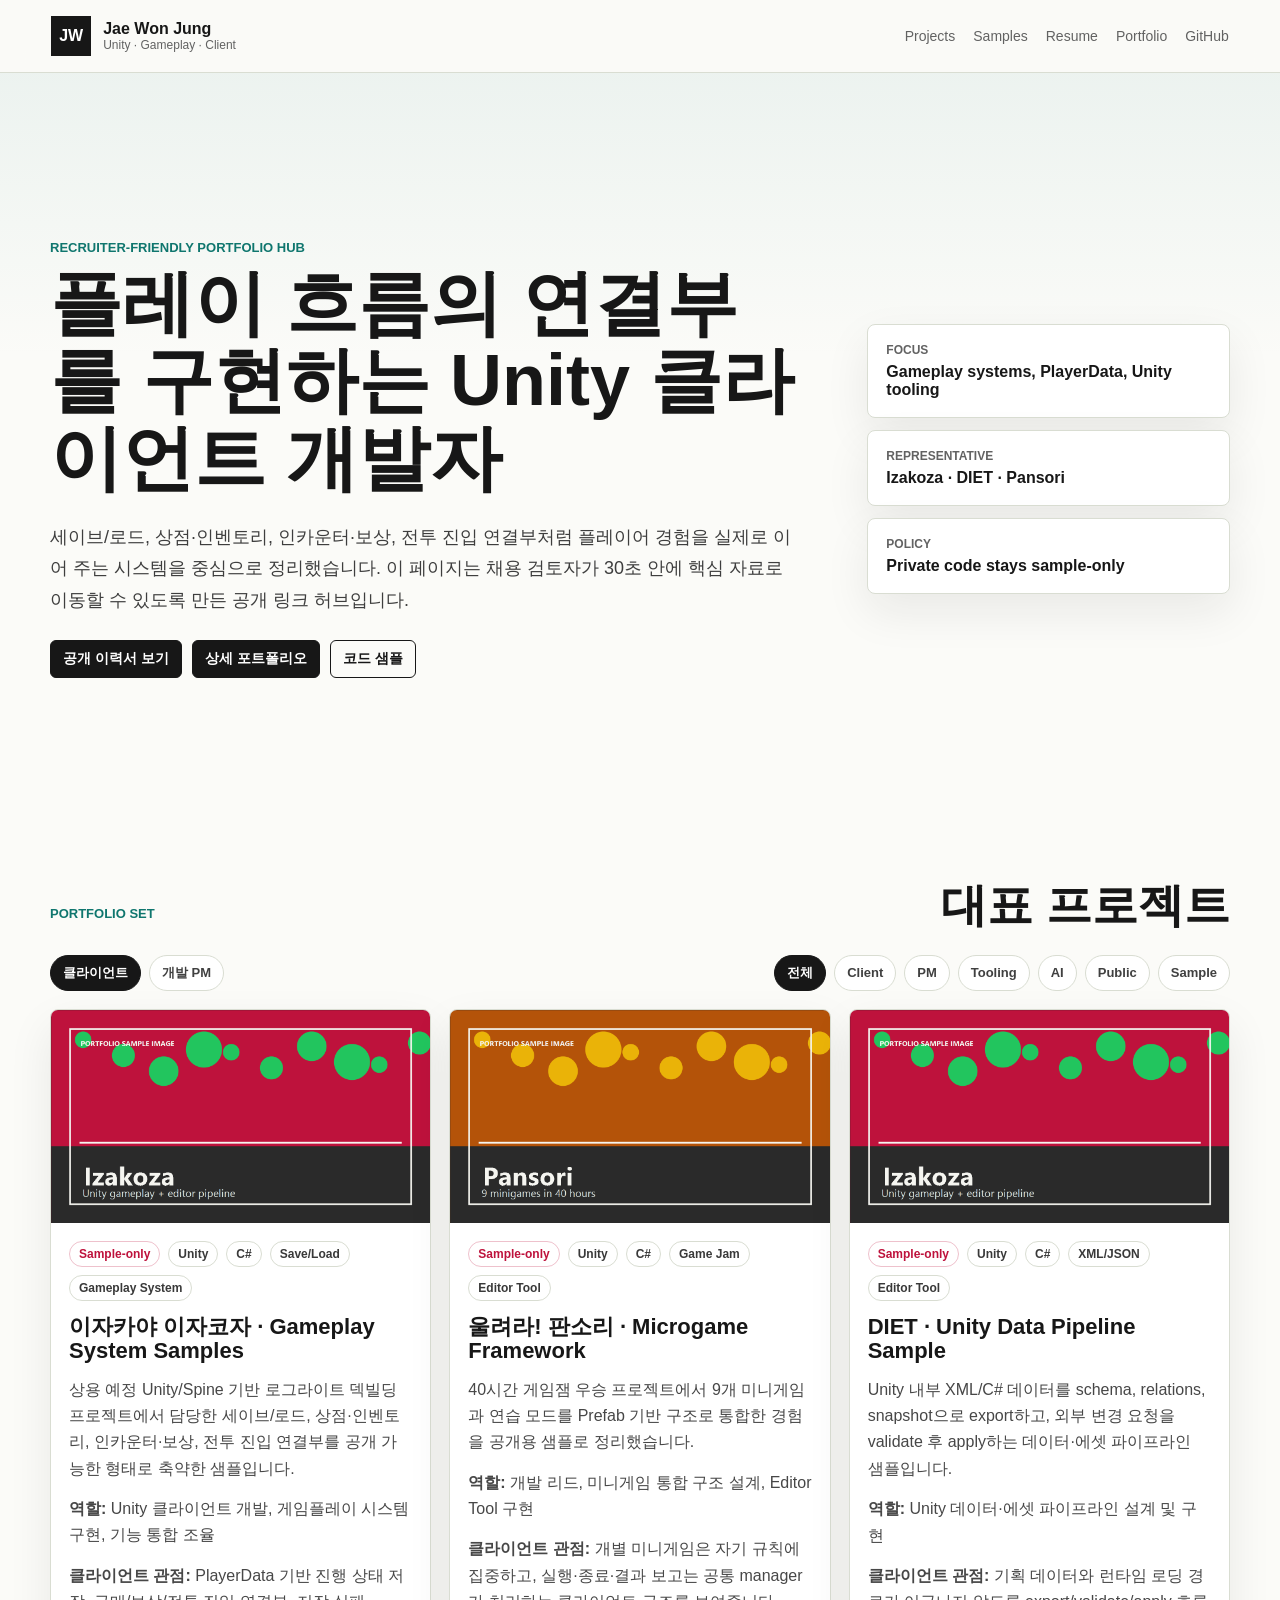
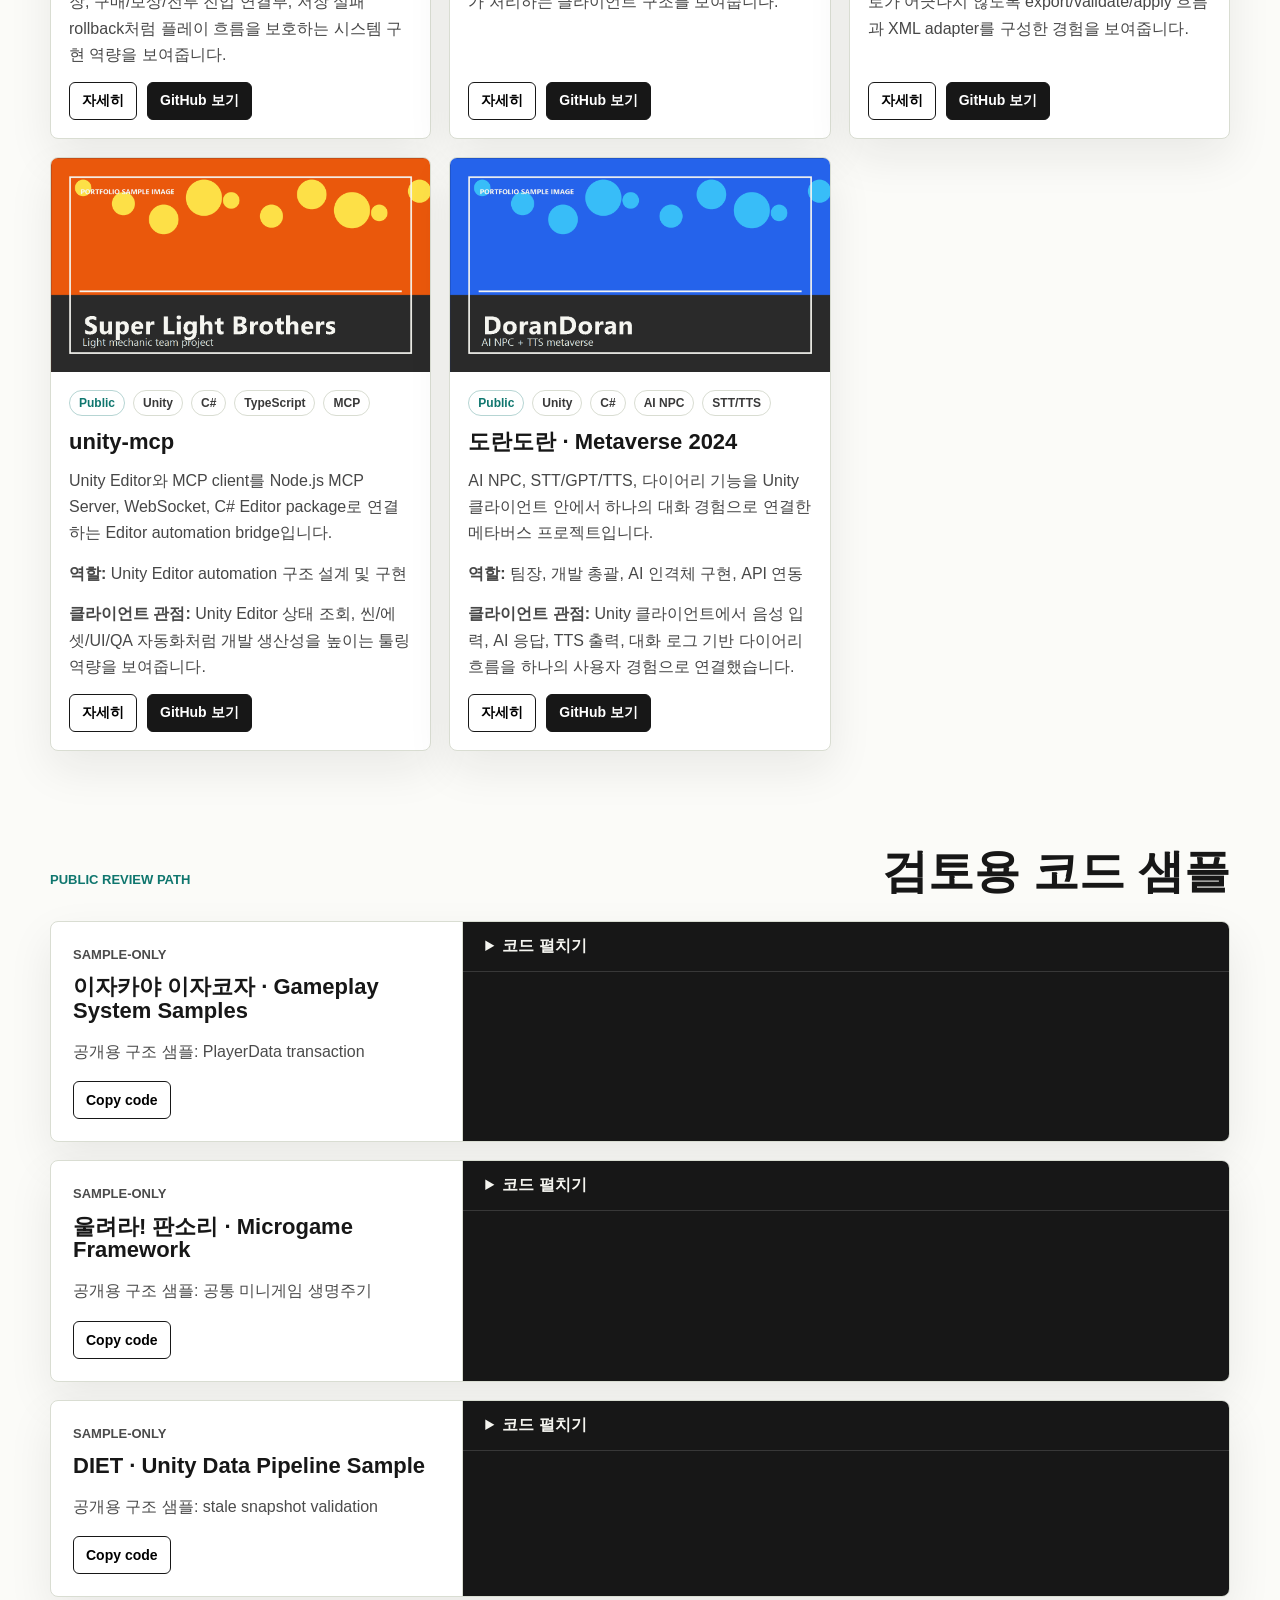
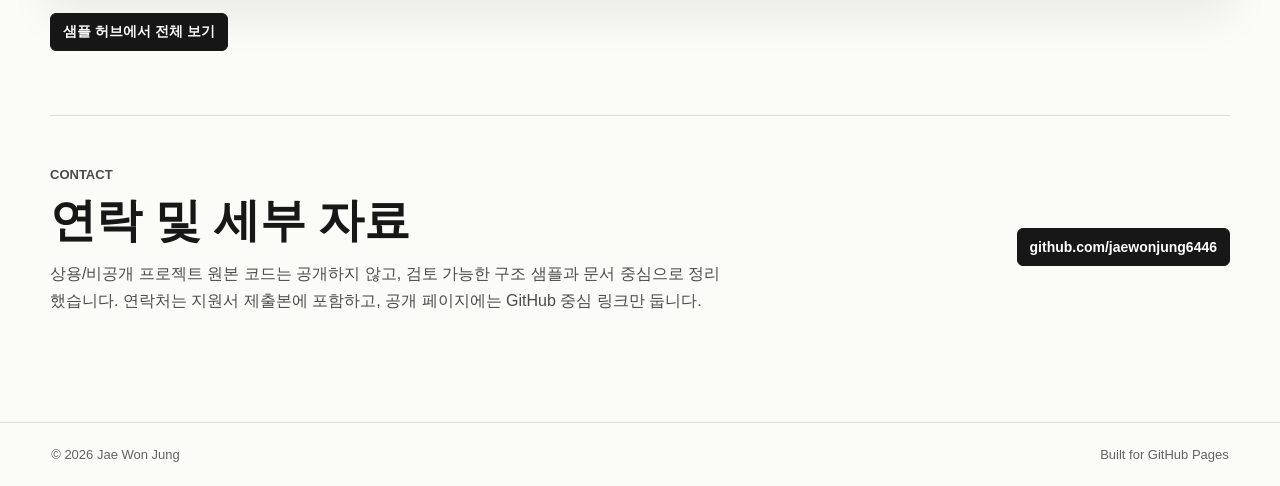
==== commit aac947e0: "Refine portfolio hub entry links" ====
--- a/index.html
+++ b/index.html
@@ -3,8 +3,8 @@
 <head>
   <meta charset="utf-8">
   <meta name="viewport" content="width=device-width, initial-scale=1">
-  <meta name="description" content="정재원 Unity Gameplay & Client Programmer 포트폴리오">
-  <title>Jae Won Jung | Unity Gameplay Portfolio</title>
+  <meta name="description" content="정재원 Unity Gameplay & Client Programmer 공개 이력서, 포트폴리오, 코드 샘플 링크 허브">
+  <title>Jae Won Jung | Unity Gameplay Portfolio Hub</title>
   <link rel="preload" href="styles.css" as="style">
   <link rel="stylesheet" href="styles.css">
 </head>
@@ -19,24 +19,26 @@
     </a>
     <nav class="top-nav" aria-label="주요 이동">
       <a href="#projects">Projects</a>
-      <a href="#samples">Code Samples</a>
-      <a href="assets/resume-jaewon-client-pm.docx">Resume</a>
-      <a href="#contact">Contact</a>
+      <a href="/samples/">Samples</a>
+      <a href="/resume/">Resume</a>
+      <a href="/portfolio/">Portfolio</a>
+      <a href="/github/">GitHub</a>
     </nav>
   </header>
 
   <main id="top">
     <section class="intro-section" aria-labelledby="intro-title">
       <div class="intro-copy">
-        <p class="eyebrow">Selected portfolio for Unity client recruiting</p>
+        <p class="eyebrow">Recruiter-friendly portfolio hub</p>
         <h1 id="intro-title">플레이 흐름의 연결부를 구현하는 Unity 클라이언트 개발자</h1>
         <p class="intro-lead">
           세이브/로드, 상점·인벤토리, 인카운터·보상, 전투 진입 연결부처럼 플레이어 경험을 실제로 이어 주는 시스템을 중심으로 정리했습니다.
-          공개 저장소는 GitHub 링크로, 비공개 또는 상용 프로젝트는 공개 가능한 구조 샘플과 설명으로 보여줍니다.
+          이 페이지는 채용 검토자가 30초 안에 핵심 자료로 이동할 수 있도록 만든 공개 링크 허브입니다.
         </p>
         <div class="intro-actions">
-          <a class="primary-link" href="assets/resume-jaewon-client-pm.docx">이력서 다운로드</a>
-          <a class="text-link" href="https://github.com/jaewonjung6446" target="_blank" rel="noreferrer">GitHub</a>
+          <a class="primary-link" href="/resume/">공개 이력서 보기</a>
+          <a class="primary-link" href="/portfolio/">상세 포트폴리오</a>
+          <a class="text-link" href="/samples/">코드 샘플</a>
         </div>
       </div>
       <dl class="quick-facts" aria-label="핵심 포인트">
@@ -45,8 +47,8 @@
           <dd>Gameplay systems, PlayerData, Unity tooling</dd>
         </div>
         <div>
-          <dt>Selected</dt>
-          <dd>5 projects</dd>
+          <dt>Representative</dt>
+          <dd>Izakoza · DIET · Pansori</dd>
         </div>
         <div>
           <dt>Policy</dt>
@@ -80,17 +82,18 @@
 
     <section class="sample-section" id="samples" aria-labelledby="samples-title">
       <div class="section-heading">
-        <p class="eyebrow">Private or sample-only projects</p>
-        <h2 id="samples-title">공개 가능한 코드 샘플</h2>
+        <p class="eyebrow">Public review path</p>
+        <h2 id="samples-title">검토용 코드 샘플</h2>
       </div>
       <div class="sample-list" id="sampleList"></div>
+      <p><a class="primary-link" href="/samples/">샘플 허브에서 전체 보기</a></p>
     </section>
 
     <section class="contact-section" id="contact" aria-labelledby="contact-title">
       <div>
         <p class="eyebrow">Contact</p>
-        <h2 id="contact-title">GitHub에서 더 보기</h2>
-        <p>상용/비공개 프로젝트 원본 코드는 공개하지 않고, 검토 가능한 구조 샘플과 문서 중심으로 정리했습니다.</p>
+        <h2 id="contact-title">연락 및 세부 자료</h2>
+        <p>상용/비공개 프로젝트 원본 코드는 공개하지 않고, 검토 가능한 구조 샘플과 문서 중심으로 정리했습니다. 연락처는 지원서 제출본에 포함하고, 공개 페이지에는 GitHub 중심 링크만 둡니다.</p>
       </div>
       <a class="primary-link" href="https://github.com/jaewonjung6446" target="_blank" rel="noreferrer">github.com/jaewonjung6446</a>
     </section>
